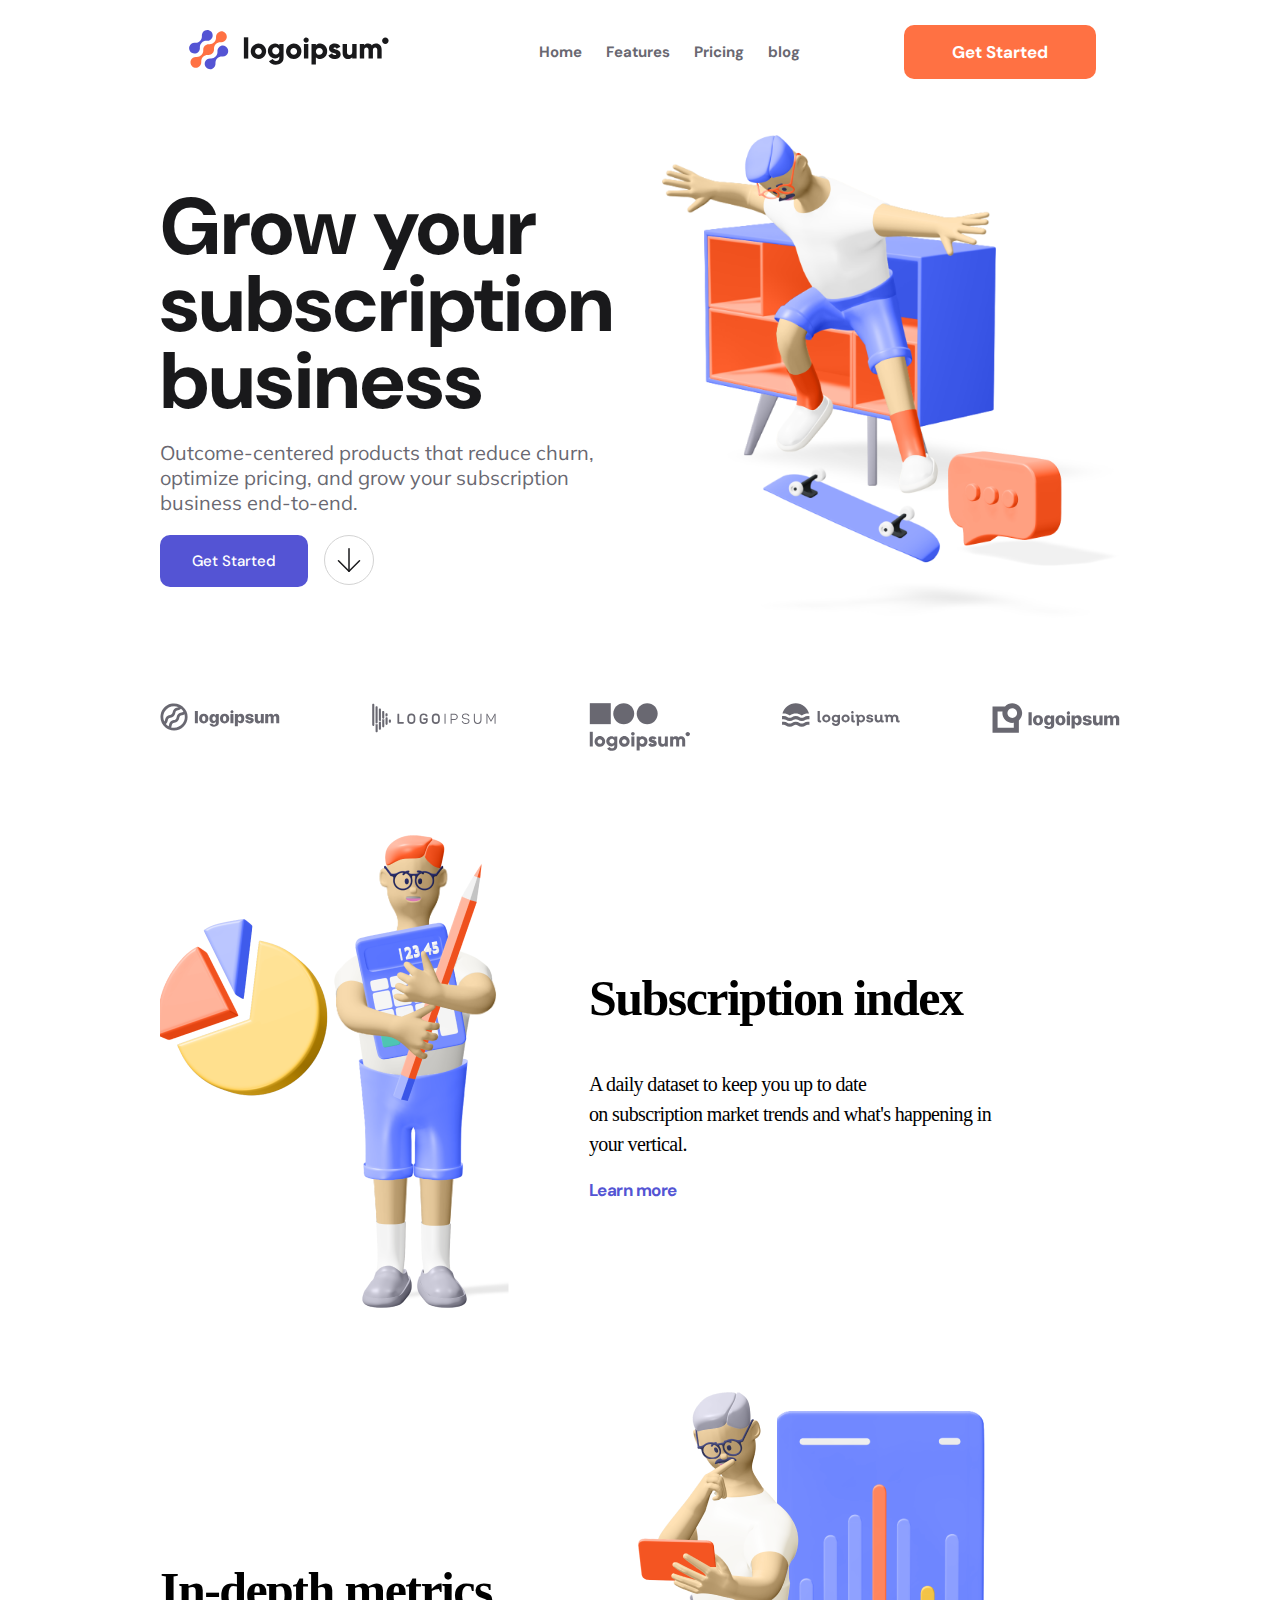
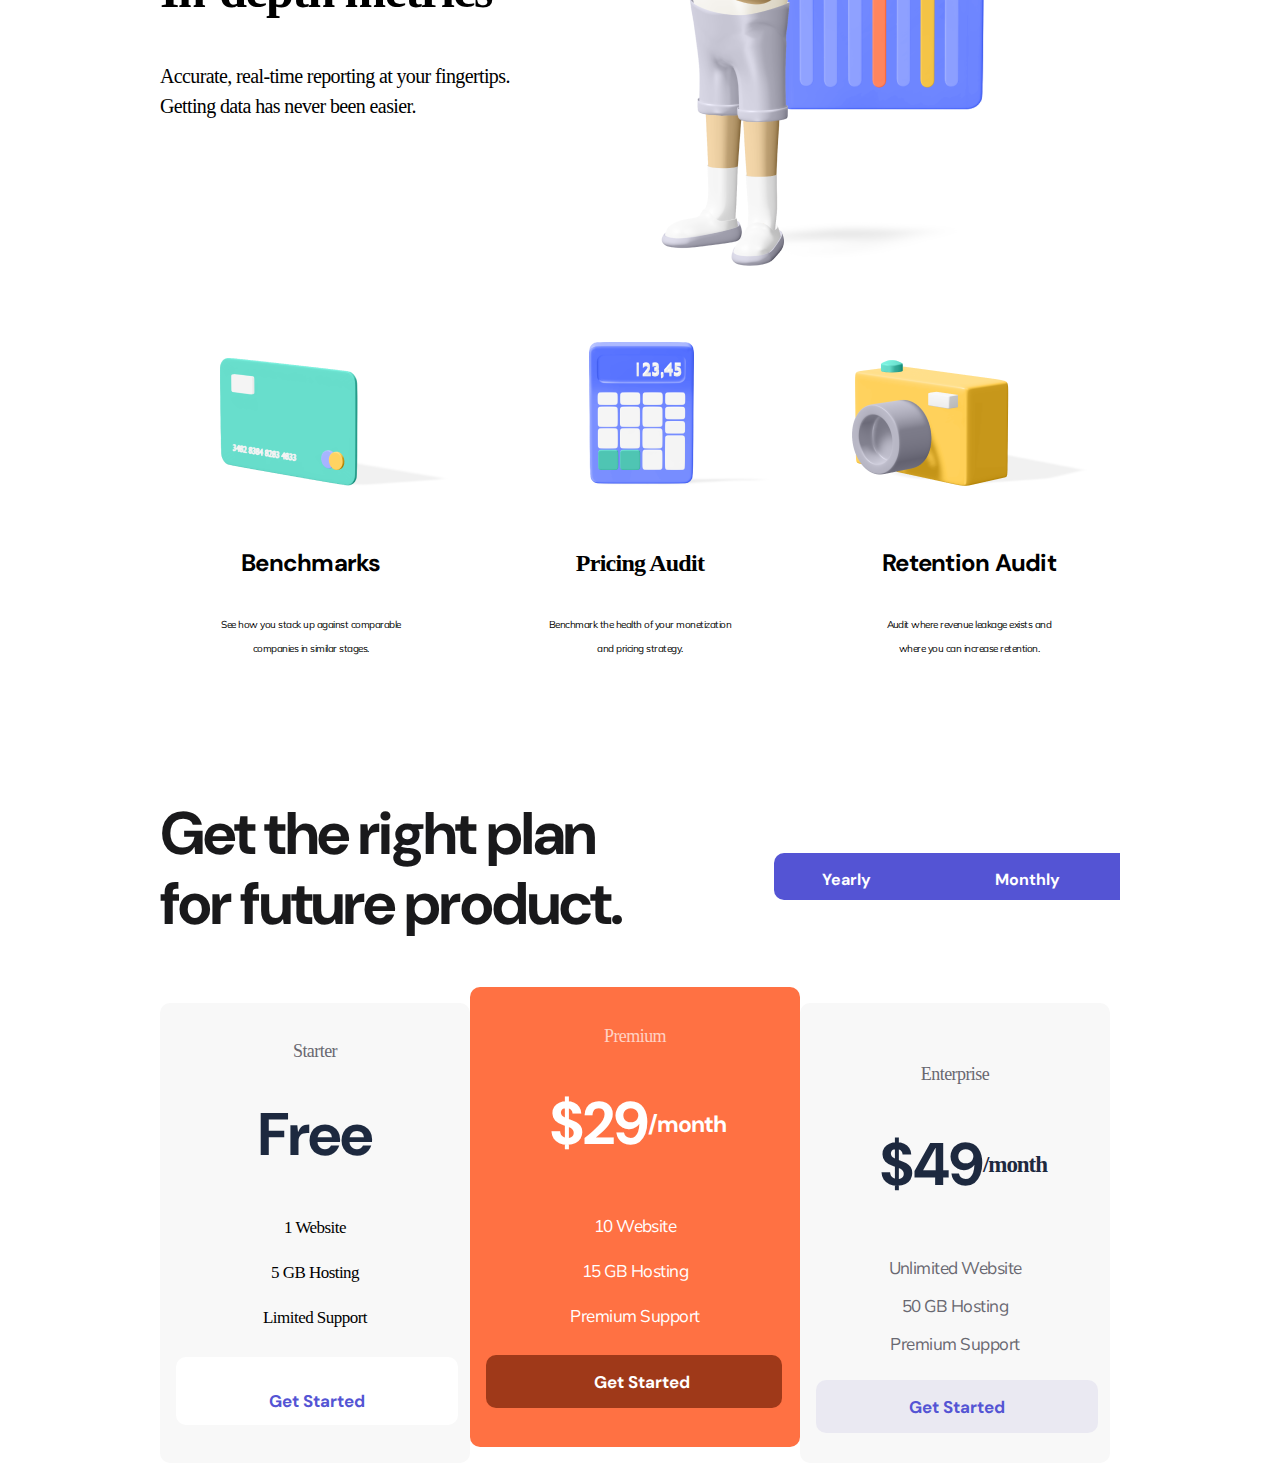
==== assignment.html @ 9c043fe0 "first commit" ====
<!DOCTYPE html>
<html lang="en">

<head>
    <meta charset="UTF-8">
    <meta name="viewport" content="width=device-width, initial-scale=1.0">
    <title>logoisum</title>
    <link rel="stylesheet" href="./style.css">
    
    <link rel="preconnect" href="https://fonts.googleapis.com">
    <link rel="preconnect" href="https://fonts.gstatic.com" crossorigin>
    <link
        href="https://fonts.googleapis.com/css2?family=DM+Sans:ital,opsz,wght@0,9..40,100..1000;1,9..40,100..1000&display=swap"
        rel="stylesheet">
    <link rel="preconnect" href="https://fonts.googleapis.com">
    <link rel="preconnect" href="https://fonts.gstatic.com" crossorigin>
    <link
        href="https://fonts.googleapis.com/css2?family=DM+Sans:ital,opsz,wght@0,9..40,100..1000;1,9..40,100..1000&family=Mulish:ital,wght@0,200..1000;1,200..1000&display=swap"
        rel="stylesheet">
</head>

<body>
    <!-- <navigation> -->
    <section>
        <div class="navigation-bar">
            <div class="logo-box">
                <img src="img/Logo Color.svg" alt="logo">
            </div>
            <div class="nav-items">
                <ul>
                    <li><a href='#'>Home</a></li>
                    <li><a href="#">Features</a></li>
                    <li><a href="#">Pricing</a></li>
                    <li><a href="#">blog</a></li>
                </ul>
            </div>
            <div class="nav-button">
                    <li class="login"><a href="#" class="nav-btn">Get Started</a></li>
            </div>
        </div>
    </section>
    
    
    
    <!-- <hero section> -->
    <section>
        <div class="hero">
            <div class="left">
                <h1>Grow your <br /> subscription<br /> business</h1>
                <p class="content">Outcome-centered products that reduce churn, <br />optimize pricing,
                    and grow your subscription <br /> business end-to-end.</p>
            <div class="hero-btns">
                <a class="hero-btn">Get Started</a>
                <div class="arrow-down-box">
                    <img src="img/arrow-down.svg">
                </div>
            </div>
            </div>
            <div class="right">
                <img src="img/Hero 3D.png" class="hero-img">
            </div>



        </div>
        
    </section>
    <!-- <group section> -->
    <section>
        <div class="box-group">
            <div class="group1">
                <img src="img/group1.svg" class="group1-box">
            </div>
            <div class="group2">
                <img src="img/group2.svg" class="group2-box">
            </div>
            <div class="group3">
                <img src="img/group3.svg" class="group3-box">

            </div>
            <div class="group4">
                <img src="img/group4.svg" class="group4-box">

            </div>
            <div class="group5">
                <img src="img/group5.svg" class="group5-box">

            </div>
        </div>
    </section>
    <!-- <content section > -->
    <section>
        <div class="hero-content">
            <div class="content-left">
                <img src="img/Content Image 02.png" class="content-img" >
            </div>
            <div class="content-right">
                <h2>Subscription index</h2>
                <p class="right-content">A daily dataset to keep you up
                    to date<br /> on subscription market trends and what's happening in <br /> your vertical.</p>
                <p class="learn">Learn more</p>

            </div>
        </div>
    </section>
    <!-- <content section2> -->
    <section>
        <div class="content1">
            <div pose-left>
                <h2 class="pose1">In-depth metrics</h2>
                <p class="pose2">Accurate, real-time reporting at your fingertips. <br />
                    Getting data has never been easier.</p>
            </div>
            <div class="pose-right">
                <img src="img/Content Image.png" </div>
            </div>
    </section>
    <!-- <icon page> -->
    <section>
        <div class="nav-icon">
            <div class="icon1">
                <img src="img/Icon 001.png" class="icon1-img">
                <h4 class="icon1-content">Benchmarks</h4>
                <p class="p-contnt1">See how you stack up against comparable <br /> companies in similar stages.</p>
            </div>
            <div class="icon2">
                <img src="img/Icon 002.png" class="icon2-img">
                <h4 class="icon2-content">Pricing Audit</h4>
                <p class="p-content2">Benchmark the health of your monetization <br /> and pricing strategy.</p>
            </div>
            <div class="icon3">
                <img src="img/Icon 003.png" class="icon3-img">
                <h4 class="icon3-content">Retention Audit</h4>
                <p class="p-content3">Audit where revenue leakage exists  and <br /> where you can increase retention.
                </p>
            </div>

        </div>
    </section>
    <!-- < content section3> -->
    <section>
        <div class="content-icon">
            <div class="cnt-icon">
                <h2  class="cnt1-icon ">Get the right plan <br/> for future product.</h2>
            </div>
            <div class="cnt-icon2">
                <p class="cnt-button">Yearly</p>
                <p class="cnt-button2">Monthly</p>
            </div>
        </div>
    </section> 
    <!-- <card section> -->
        <section>
            <div class="card-navigation">
              <div class="card1-navigation">
                <div card-nav1>
                    <p class="strt">Starter</p>
                    <h2 class="free-nav">Free</h2>
                    <p class="web-nav">1 Website<br/>
                        5 GB Hosting<br/>
                        Limited Support</p>
            
                </div>

                <div class="get-button">
                <p class="gt-button">Get Started </p>
                </div>
                
                </div>
                
                <div class="premium1-nav">
                <div class="premium-nav">
                    <p class="premium">Premium</p>

                    <div class="dola">
                    <h3 class="dola1">$29</h3>
                       <p class="dola2"> /month</p>
                       </div>
                    <p class="prm-sup">10 Website <br/>
                        15 GB Hosting <br/>
                        Premium Support</p>
                </div>
                <div class="get-button2">
                    <p class="gt1-button">Get Started</p>
                </div>
              </div>

                <div class="enterprse-nav">
                    <div class="enter-nav">
                        <p class="ent-nav">Enterprise</p>
                    </div>
                    <div class="dola-nav">
                        <h3 class="dola1-nav">$49</h3>
                        <p class="dola2-nav">/month</p>
                    </div>
                    <p class="hosting">Unlimited Website <br/>
                        50 GB Hosting<br/>
                        Premium Support</p>
                        <div class="get-button3">
                            <p class="gt2-button">Get Started</p>
                        </div>
                </div>
            </div>
            </div>
    
        </section>


</body>

</html>
---- style.css ----
body{
    margin: 0px;
    padding: 0px 10rem;
}
.navigation-bar{
    /* background-color: green; */
    display: flex;
    justify-content: space-between;
    padding: 1.5rem;
    align-items: center;
}

.nav-items ul li{
    display:inline;
    /* background-color: red; */
}

.nav-items ul li a{
    text-decoration: none;
    color: #696871;
    padding: 0px 10px 6px;
    font-weight: 700;
    font-size: 15px;
    font-family:"DM Sans", sans-serif; 
}




/* .nav-items ul li{
list-style: none;


} */
/* .nav-items ul li{

} */

.logo-box{
     /* background-color: blueviolet;  */
     padding: 5px;
     
}
.login{
    list-style-type: none;
}

.nav-btn{

font-size: 17px;
font-weight: 700;
 text-align: center;
background:#ff7143 ;
text-decoration: none;
padding: 1rem 3rem;
color: #ffff;
border-radius: 10px;
font-family:"DM Sans", sans-serif; 
}

.hero{
    display: flex;
    justify-content: space-between;
    gap: 3rem;
    /* background-color: #ff7143;  */
    margin-top: 2rem;

    
}
.left{
    /* background-color: aqua; */
    /* width: 50%; */
}
.right{
    /* width:50%; */
}
.hero-img{
    width:100%;
}
.left h1{
    font-size: 80px;
    font-weight: 800;
    line-height: 77px;
    font-family:"DM Sans", sans-serif; 
    color: #19191B;
    margin-bottom: 0px;
}


.content{
 font-family: "Mulish", sans-serif; 
font-weight: 400;
font-size: 20px;
color:#696871;
/* background-color: green; */
}


.hero-btn{
    font-size: 15px;
    background: #5454D4;
    color: #ffff;
    font-family: 'DM Sans', sans-serif;
    font-weight: 500;
    padding:1rem 2rem 1rem 2rem;
    border-radius: 10px;
    text-align: center;
    }
    .arrow-down-box{
        /* background-color: red; */
        border-radius: 50%;
        height: 3rem;
        width: 3rem;
        display: flex;
        justify-content: center;
        border: 1px solid lightgray;
       align-items: center;
    }
    .arrow{
        color: #5454D4;
    }
    .hero-btns{
        display: flex;
        gap: 1rem;
    }







.box-group{
    /* background-color: #ff7143; */
    display: flex;
    justify-content: space-between;
    padding-top: 5rem;
    /* gap: 2rem; */
}
.group1-box{
    width: 84.38px
height: 16.4px
top: 951.25px
left: 220.87px

}
.group2{
    font-size: smaller;
    width: 84.38px
height: 16.4px
top: 951.25px
left: 220.87px

}
.group3-box{
    width: 20.97px
height: 20.97px
top: 934.18px
left: 669.81px

}
.group4-box{
    width: 8.26px
height: 7.77px
top: 957.62px
left: 948.49px

    
}
.group5-box{
    width: 90.73px
height: 17.64px
top: 951.37px
left: 1162.51px




}
.hero-content{
    display: flex;
    /* justify-content: space-between; */
    align-items: center;
    padding:5rem 0rem ;
    /* background-color: #ff7143; */
    gap: 5rem;
}
h2{
    font-family: 'DM Sans' sans-serif;
font-size: 50px;
font-weight: 700;
line-height: 57px;
letter-spacing: -1.563158392906189px;
text-align: left;

}
.right-content{
     font-family: 'Mulish' sans-serif;
    font-size: 20px;
    font-weight: 400;
    line-height: 30px;
    letter-spacing: -0.6252632141113281px;
    text-align: left;
    
}
.content-img{
    width: 100%;
}
.learn{
    font-family: DM Sans;
font-size: 17px;
font-weight: 700;
line-height: 22px;
letter-spacing: -0.5314737558364868px;
text-align: left;
color: #5454D4;

}




.content1{
    /* background-color: #ff7143; */
    display: flex;
    align-items: center;
     /* justify-content: space-between;  */
     gap: 8rem;

}
.pose1{
    font-family: 'DM Sans' sans-serif;
font-size: 50px;
font-weight: 700;
line-height: 57px;
letter-spacing: -1.563158392906189px;
text-align: left;

}
.pose2{
    font-family: 'Mulish' sans-serif;
font-size: 20px;
font-weight: 400;
line-height: 30px;
letter-spacing: -0.6252632141113281px;
text-align: left;



}
.nav-icon{
    /* background-color: #ff7143; */
    display: flex;
    justify-content: space-between;
    display: flex;
    justify-content: space-between;
    padding: 3rem 0rem;
    font-weight: 200;
    font-size:10px;

}
.icon1-content{
    font-family: DM Sans;
    font-size:16px;
    font-weight: 700;
    justify-content: center;
    text-align: center;
} 
.icon1-img{
    width: 151px
height: 97px
top: 2300px
left: 264px
}
.icon2-img{
    width: 151px
height: 97px
top: 2300px
left: 639px
}
.icon1-content{
    font-family: DM Sans;
    font-size: 24px;
    font-weight: 700;
    line-height: 36px;
    letter-spacing: -0.7503160238265991px;
    text-align: center;
}
p-contnt1{
    font-family: Mulish;
font-size: 16px;
font-weight: 400;
line-height: 24px;
letter-spacing: -0.5002105832099915px;
text-align: center;


}


.icon2-content{
    font-family: 'DM Sans' sans-serif;
font-size: 24px;
font-weight: 700;
line-height: 36px;
letter-spacing: -0.7503160238265991px;
text-align: center;

}

.p-contnt2{
    font-family: Mulish;
font-size: 16px;
font-weight: 400;
line-height: 24px;
letter-spacing: -0.5002105832099915px;
text-align: center;

}


.icon3-content{
    font-family: DM Sans;
font-size: 24px;
font-weight: 700;
line-height: 36px;
letter-spacing: -0.7503160238265991px;
text-align: center;

} 
.p-content3{
    font-family: Mulish;
font-size: 16px;
font-weight: 400;
line-height: 24px;
letter-spacing: -0.5002105832099915px;
text-align: center;

}
.icon1{
    width:90;
    height: 50;
}
.icon2{
    width:90;
    height:50;
}
.icon3{
    width:91;
    height:50;
}
.p-contnt1{
    font-family: Mulish;
font-size: 10px;
font-weight: 400;
line-height: 24px;
letter-spacing: -0.5002105832099915px;
text-align: center;
}
.p-content2{
    font-family: Mulish;
    font-size: 10px;
    font-weight: 400;
    line-height: 24px;
    letter-spacing: -0.5002105832099915px;
    text-align: center;
}
.p-content3{
    font-family: Mulish;
font-size: 10px;
font-weight: 400;
line-height: 24px;
letter-spacing: -0.5002105832099915px;
text-align: center;

}
.content-icon{
    display: flex; 
    justify-content: space-between;
    /* background-color: #ff7143;   */
    align-items: center;
    width: 100%;
    height: 140px;
    top: 2658px;
    left: 155px;
    padding-top: 5rem;
}
.cnt1-icon{
    /* background:yellowgreen; */
    font-family: DM Sans;
font-size: 60px;
font-weight: 700;
line-height: 70px;
letter-spacing: -1.875789999961853px;
text-align: left;
color: #19191B;
}
.cnt-icon2{
 /* background-color   :yellow; */
 display: flex;
 width: 346px;
 height: 65px;
 top: 48px;
 left: 765;
 
}
.cnt-button{
    width: 160px;
    background-color: #5454D4;
    height: 15px;
    top: 5px;
    padding:1rem 0rem 1rem 0rem;
    border-radius:10px 0px 0px 10px ;
    font-family: 'DM Sans', sans-serif;
    font-weight: 700;
    font-size: 16px;
    color: #FFFFFF;
    padding-left: 3rem;
    


}
.cnt-button2{
    /* width: 344px;
    background: #F7F7FB;
    color: #19191B;
    width: 160;
    height: 48px;
    top: 5px;
    left: 2px;
    font-family: 'DM Sans', sans-serif;
    font-weight: 700;
    font-size: 16px;
    text-align: center;
    padding-top: 0.5rem; */
    width: 160px;
    background-color: #5454D4;
    height: 15px;
    top: 5px;
    padding:1rem 0rem 1rem 0rem;
    /* border-top-right-radius:  10px ;
    border-bottom-left-radius:10px ; */
    font-family: 'DM Sans', sans-serif;
    font-weight: 700;
    font-size: 16px;
    color: #FFFFFF;
    padding-left: 3rem;
}
.card-navigation{
      display: flex;
    /* background-color: #5454D4; */
    padding-top:3rem;
}
.card1-navigation{
    background-color: #F8F8F8;
    width: 310px;
    height: 460px;
    border-radius: 10px;
    margin-top: 1rem;
}
.strt{
    padding-top: 1rem;
    font-family: 'DM Sans' sans-serif;
font-size: 18px;
font-weight: 400;
line-height: 28px;
letter-spacing: -0.5627369284629822px;
text-align: center;
color: #696871;

}
.free-nav{
    font-family: DM Sans;
font-size: 60px;
font-weight: 700;
line-height: 40px;
letter-spacing: -1.034482717514038px;
text-align: center;
color: #1D293F;
}
.web-nav{
    font-family: 'Mulish' sans-serif;
font-size: 17px;
font-weight: 400;
line-height: 45px;
letter-spacing: -0.5314737558364868px;
text-align: center;
}
.get-button{
    font-size: 17px;
    background: #FFFFFF;
    color: #5454D4;
    font-family: 'DM Sans', sans-serif;
    font-weight: 700;
    padding:1rem 1rem 3rem ;
    border-radius: 10px;
    width: 250px;
    height: 4px;
    line-height:22.13px;  
    margin-left: 1rem;
    margin-right: 2rem;
    /* padding-bottom: 2rem; */
    text-align: center;
} 
.premium1-nav{
    background-color: #FF7143;
    width:330px;
    height: 460px;
    top: 2880px;
    left: 533px;
    line-height: 77px; 
    border-radius: 10px;
    

}
.premium{
    font-family: 'DM Sans' sans-serif;
font-size: 18px;
font-weight: 400;
line-height: 15px;
letter-spacing: -0.5627369284629822px;
text-align: center;
padding-top: 1.5rem;
color: #FFFFFFB2;

}
.dola{
    /* background-color: #5454D4; */
    display: flex;
    color: #FFFFFF;
    align-items: center;
     margin-left: 5rem;
     margin-right: 2rem;
     text-align: center;
     line-height: 4px;

}
.dola1{
    font-family: DM Sans;
    font-size: 60px;
    font-weight: 700;
    /* line-height: 2px; */
    letter-spacing: -1.034482717514038px;
    
}
.dola2{
     font-family: DM Sans;
    font-size: 23px;
    font-weight: 700;
    /* line-height: 2px; */
    letter-spacing: -1.034482717514038px;

}
.prm-sup{
    font-family: Mulish;
font-size: 17px;
font-weight: 400;
line-height: 45px;
letter-spacing: -0.5314737558364868px;
text-align: center;
color: #FFFFFF;
}
.get-button2{
   
}
.gt1-button{
    font-size: 17px;
    background: #9F3919;
    color: #FFFFFF;
    font-family: 'DM Sans', sans-serif;
    font-weight: 700;
    padding:1rem 1rem 2rem;
    border-radius: 10px;
    width: 280px;
     height: 5px;
     line-height:22.13px;   
    margin-left:1rem;
    padding-right: 0rem;
     text-align: center; 

}

.ent-nav{
    font-family: 'DM Sans' sans-serif;
    font-size: 18px;
    font-weight: 400;
    line-height: 10px;
    letter-spacing: -0.5627369284629822px;
    text-align: center;
    padding-top: 3rem;
    color:#696871;
} 
 .dola1-nav{
    font-family: DM Sans;
    font-size: 60px;
    font-weight: 700;
    line-height: 15px;
    letter-spacing: -1.034482717514038px;
}
  
.enterprse-nav{
    background-color:#F8F8F8;
    width: 310px;px;
    height: 460px;
    top: 2896px;
    left: 924px;
    border-radius: 10px;  
    margin-top: 1rem;
}
 .dola-nav{
     /* background-color: #5454D4;  */
    display: flex;
    color:#1D293F;
    align-items: center;
     margin-left: 5rem;
     margin-right: 2rem;
     text-align: center;
}



.dola2-nav{
    font-family: 'DM Sans' sans-serif;
   font-size:23px;
   font-weight: 700;
   line-height:20px;
   letter-spacing: -1.034482717514038px;

} 
.hosting{
    font-family: Mulish;
    font-size: 17px;
    font-weight: 400;
    line-height:38px;
    letter-spacing: -0.5314737558364868px;
    text-align: center;
    color: #696871;
    
}
.get-button3{
    /* background-color: yellowgreen; */
}
.gt2-button{
    font-size: 17px;
    background:#EAE9F2;
    color: #5454D4;
    
    font-family: 'DM Sans', sans-serif;
    font-weight: 700;
    padding:1rem 1rem 2rem;
    border-radius: 10px;
    width: 250px;
     height: 5px;
     line-height:22.13px;  
    margin-left:1rem;
     text-align: center; 
}
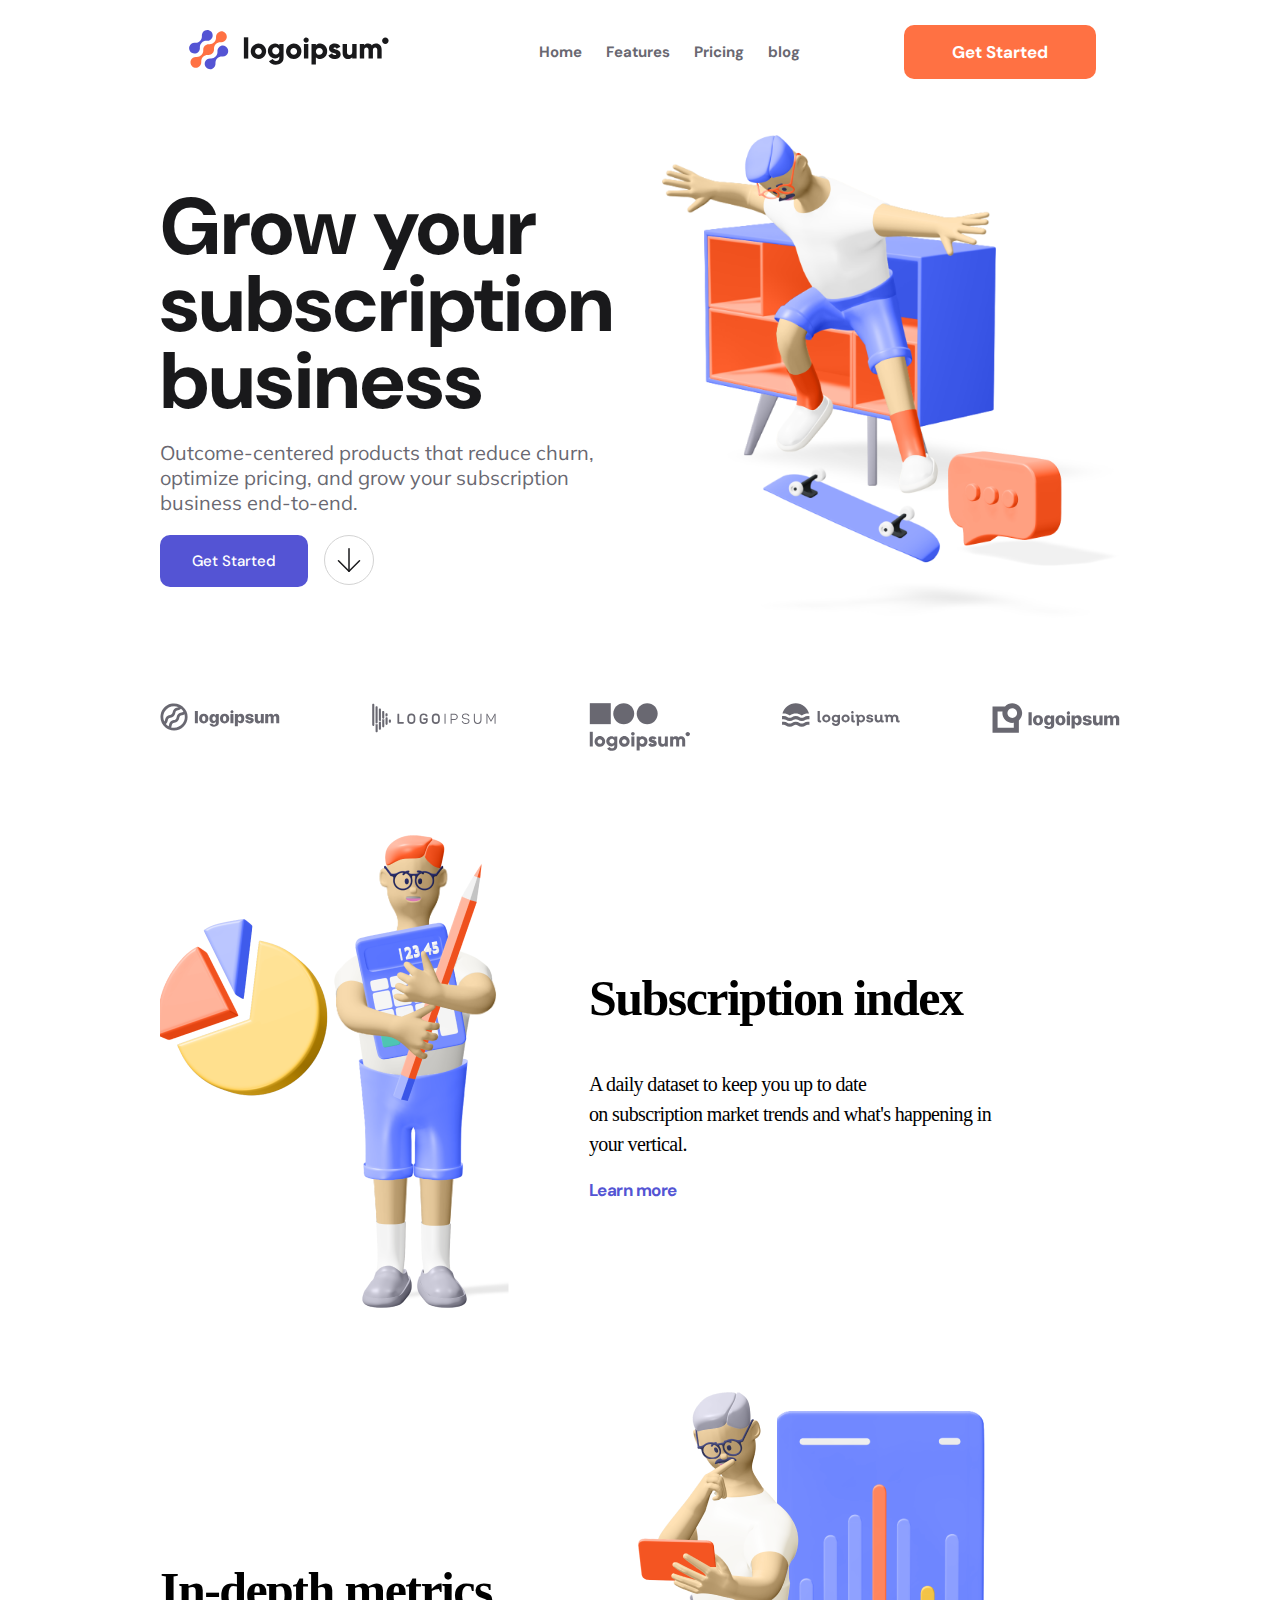
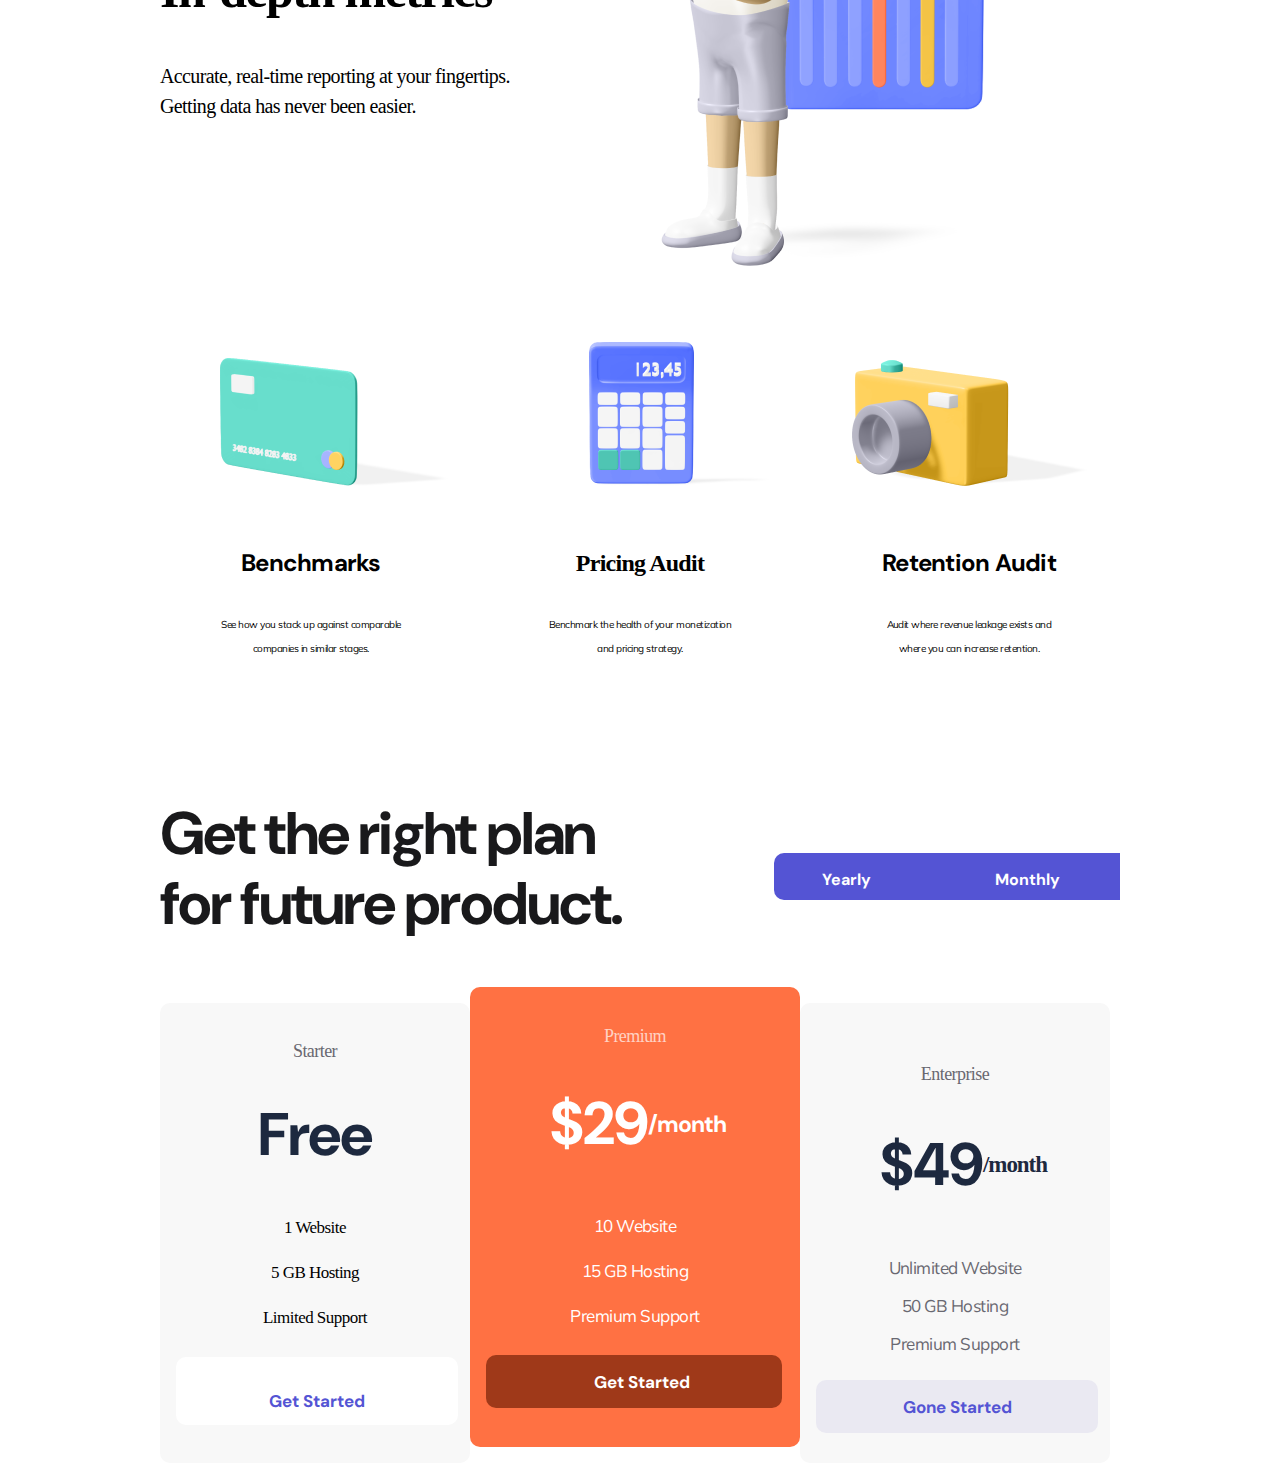
==== commit ebbcb04f: "first commit" ====
--- a/assignment.html
+++ b/assignment.html
@@ -197,7 +197,7 @@
                         50 GB Hosting<br/>
                         Premium Support</p>
                         <div class="get-button3">
-                            <p class="gt2-button">Get Started</p>
+                            <p class="gt2-button">Gone Started</p>
                         </div>
                 </div>
             </div>
--- a/style.css
+++ b/style.css
@@ -421,25 +421,13 @@
 
 }
 .cnt-button2{
-    /* width: 344px;
-    background: #F7F7FB;
-    color: #19191B;
-    width: 160;
-    height: 48px;
-    top: 5px;
-    left: 2px;
-    font-family: 'DM Sans', sans-serif;
-    font-weight: 700;
-    font-size: 16px;
-    text-align: center;
-    padding-top: 0.5rem; */
+    
     width: 160px;
     background-color: #5454D4;
     height: 15px;
     top: 5px;
     padding:1rem 0rem 1rem 0rem;
-    /* border-top-right-radius:  10px ;
-    border-bottom-left-radius:10px ; */
+    border-radius: ;
     font-family: 'DM Sans', sans-serif;
     font-weight: 700;
     font-size: 16px;
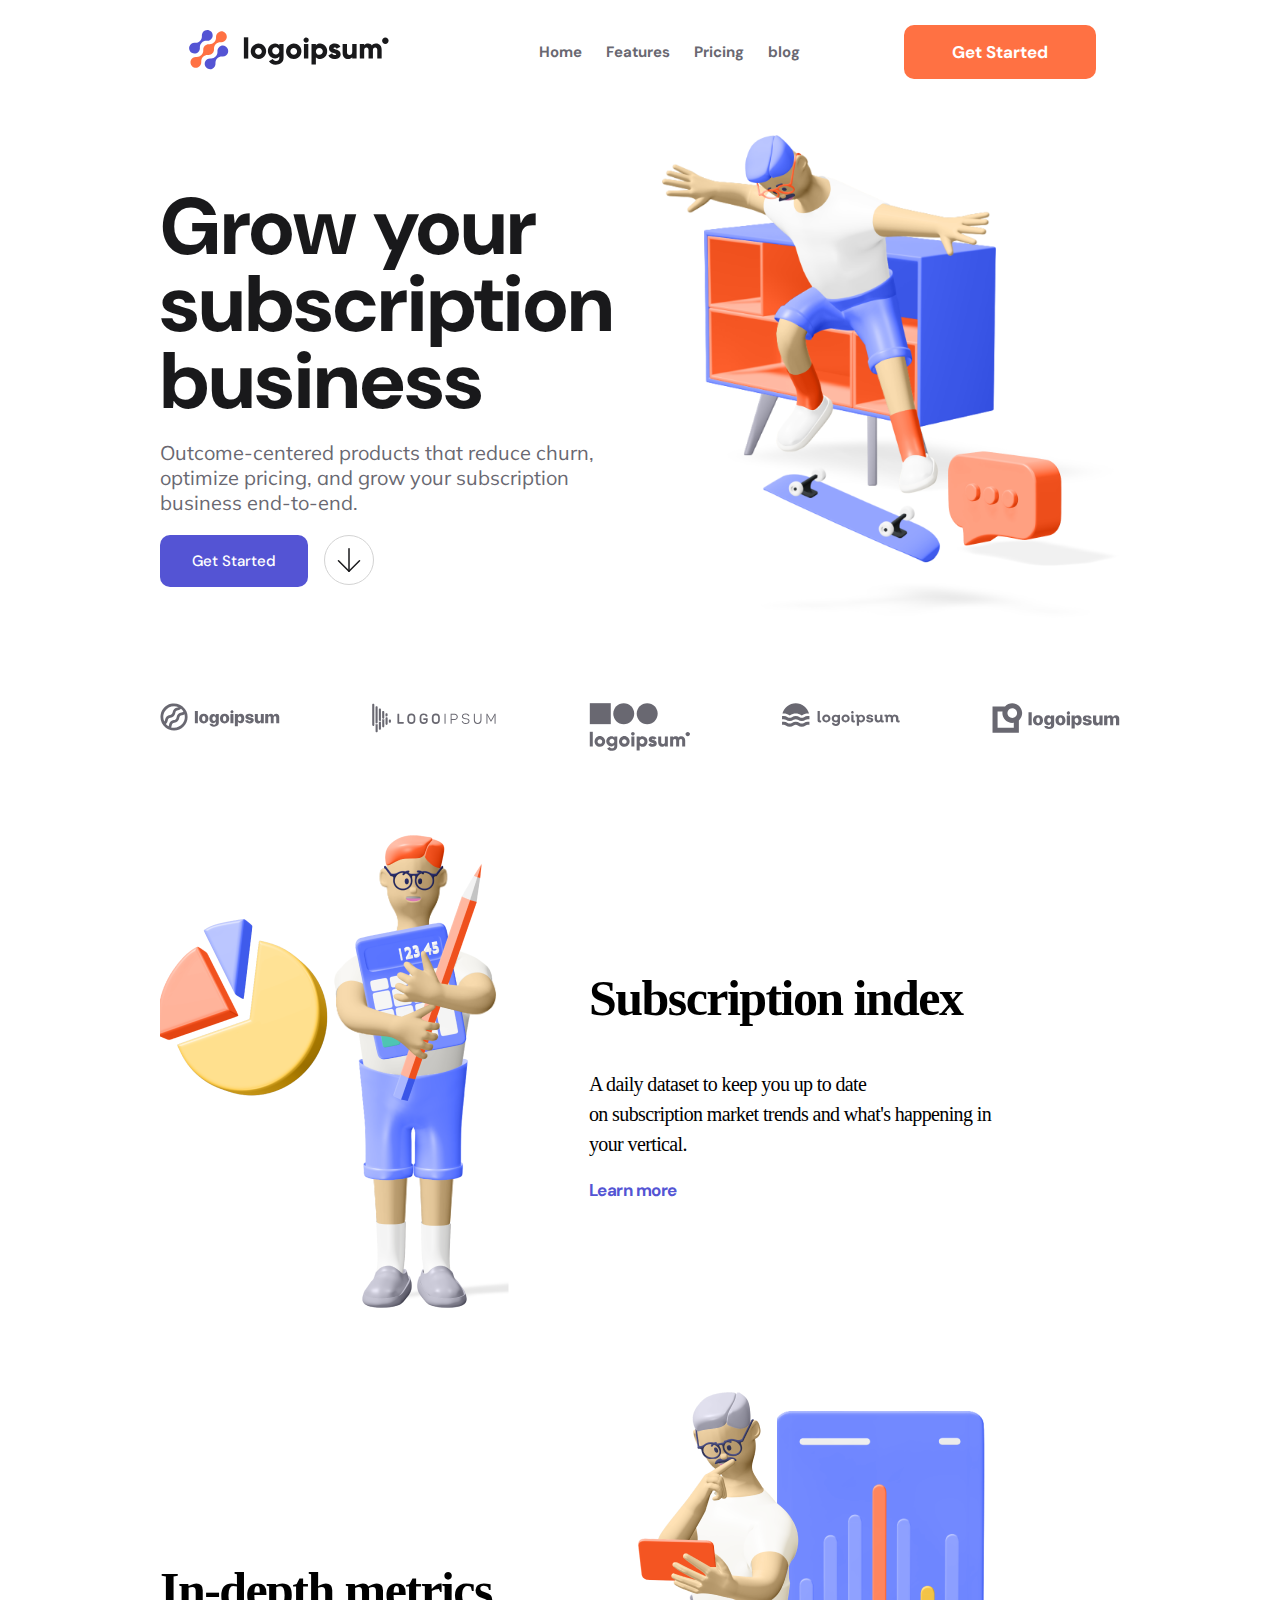
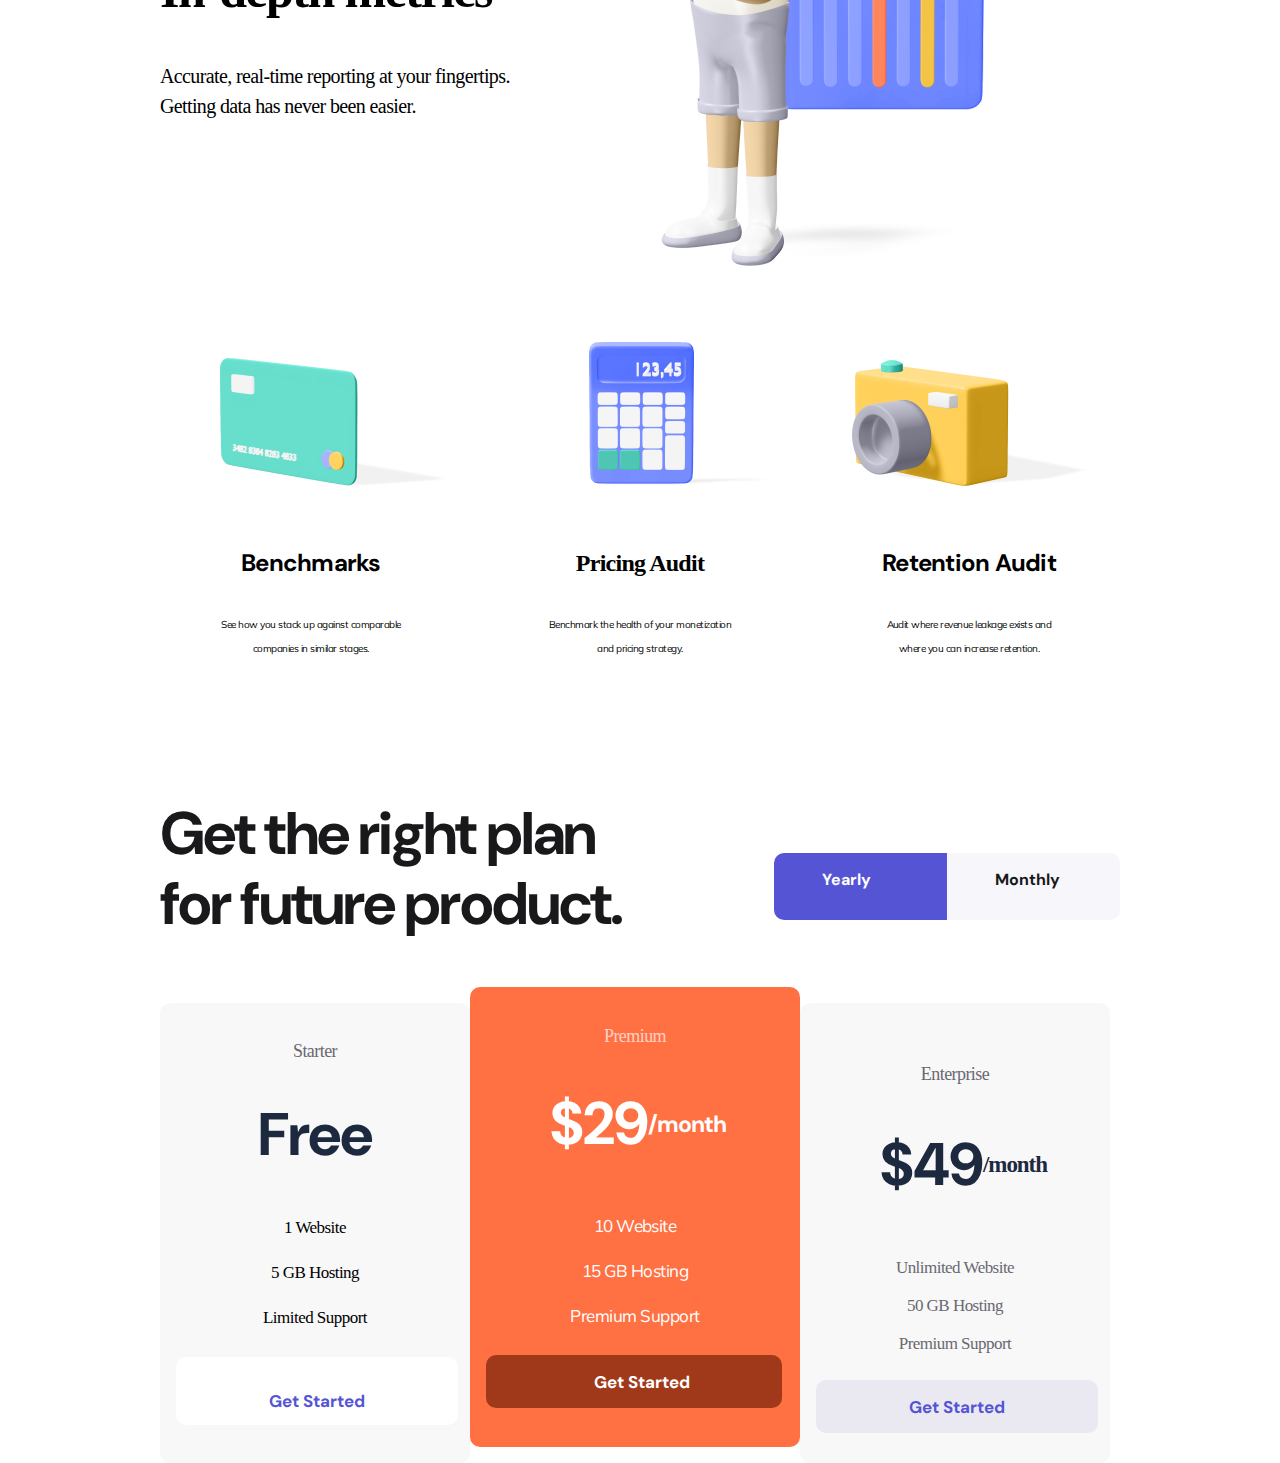
==== commit a00d3de1: "first commit" ====
--- a/assignment.html
+++ b/assignment.html
@@ -197,7 +197,7 @@
                         50 GB Hosting<br/>
                         Premium Support</p>
                         <div class="get-button3">
-                            <p class="gt2-button">Gone Started</p>
+                            <p class="gt2-button">Get Started</p>
                         </div>
                 </div>
             </div>
--- a/style.css
+++ b/style.css
@@ -23,18 +23,6 @@
     font-size: 15px;
     font-family:"DM Sans", sans-serif; 
 }
-
-
-
-
-/* .nav-items ul li{
-list-style: none;
-
-
-} */
-/* .nav-items ul li{
-
-} */
 
 .logo-box{
      /* background-color: blueviolet;  */
@@ -407,7 +395,7 @@
 .cnt-button{
     width: 160px;
     background-color: #5454D4;
-    height: 15px;
+    height: 35px;
     top: 5px;
     padding:1rem 0rem 1rem 0rem;
     border-radius:10px 0px 0px 10px ;
@@ -416,23 +404,24 @@
     font-size: 16px;
     color: #FFFFFF;
     padding-left: 3rem;
-    
+    align-items: center;
 
 
 }
 .cnt-button2{
     
     width: 160px;
-    background-color: #5454D4;
-    height: 15px;
+    background-color: #F7F7FB;
+    height: 35px;
     top: 5px;
     padding:1rem 0rem 1rem 0rem;
-    border-radius: ;
+    border-radius:0px 10px 10px 0px;
     font-family: 'DM Sans', sans-serif;
     font-weight: 700;
     font-size: 16px;
-    color: #FFFFFF;
+    color: #19191B;
     padding-left: 3rem;
+    align-items: center;
 }
 .card-navigation{
       display: flex;
@@ -616,7 +605,7 @@
 
 } 
 .hosting{
-    font-family: Mulish;
+    font-family: 'Mulish' sans-serif;
     font-size: 17px;
     font-weight: 400;
     line-height:38px;
